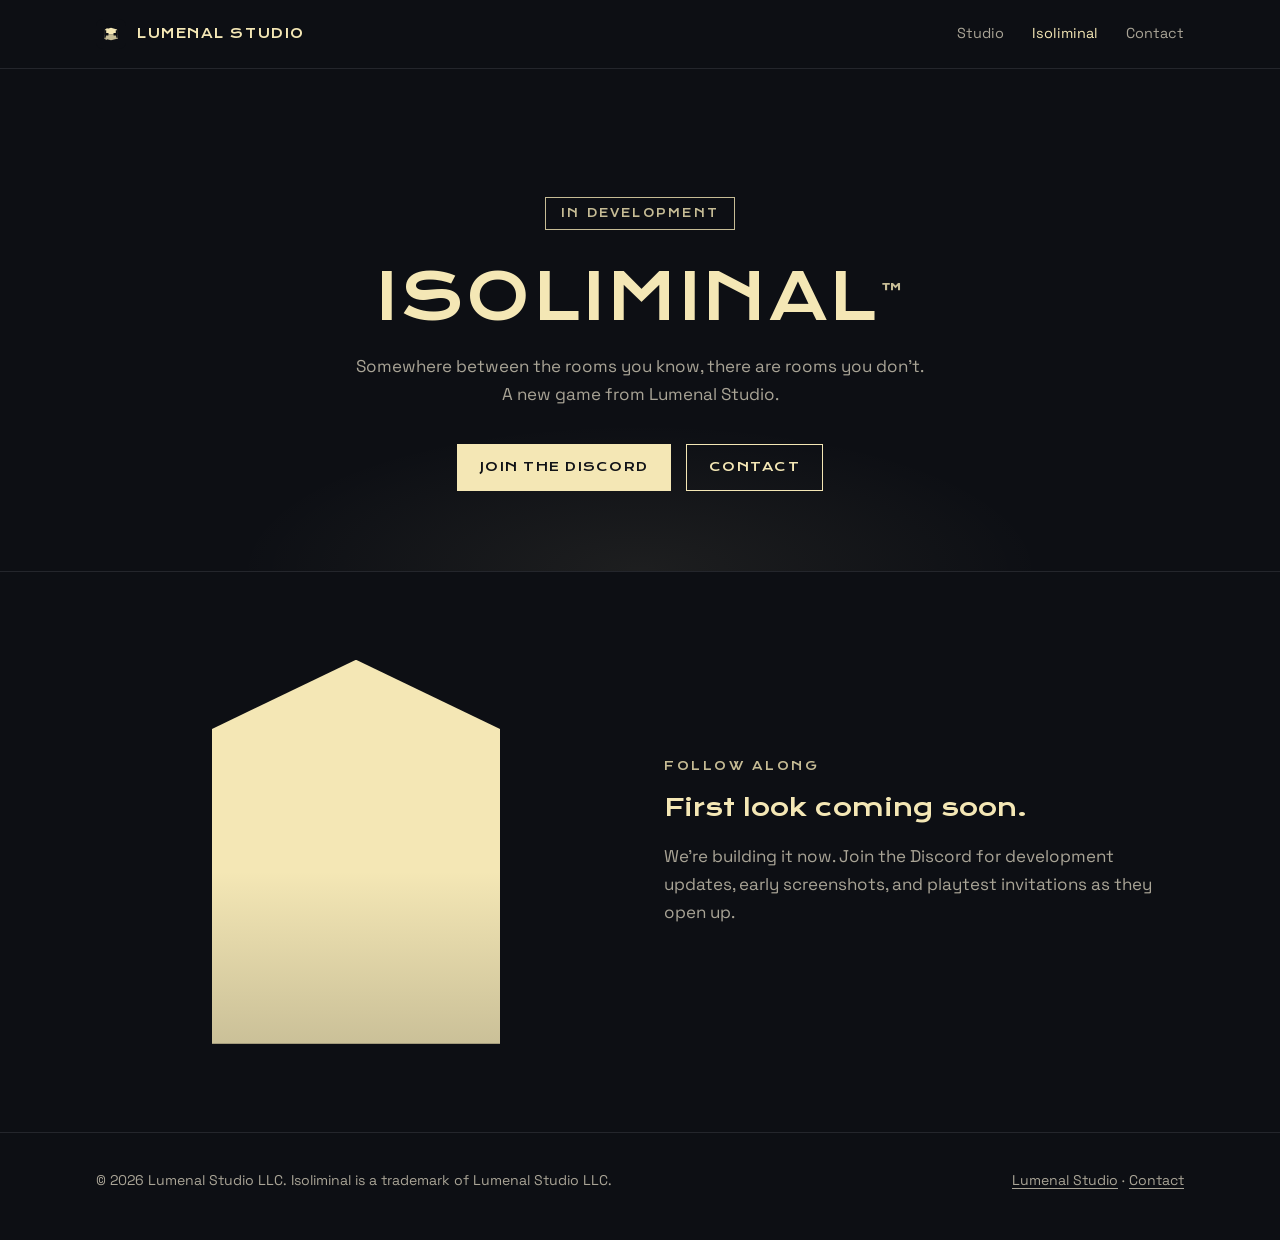
==== isoliminal/index.html @ 5b9efa75 "Initial site: home, Isoliminal coming-soon page, 404 Co-Authored-By: Claude Opus 5.5 <noreply@anthro" ====
<!DOCTYPE html>
<html lang="en">
<head>
  <meta charset="utf-8">
  <meta name="viewport" content="width=device-width, initial-scale=1">
  <title>Isoliminal™ · Coming Soon · Lumenal Studio</title>
  <meta name="description" content="Isoliminal is an upcoming game from Lumenal Studio. Join the Discord to follow development.">
  <link rel="canonical" href="https://lumenalstudio.com/isoliminal/">
  <meta property="og:type" content="website">
  <meta property="og:title" content="Isoliminal™ · Coming Soon">
  <meta property="og:description" content="An upcoming game from Lumenal Studio.">
  <meta property="og:url" content="https://lumenalstudio.com/isoliminal/">
  <meta property="og:image" content="https://lumenalstudio.com/assets/img/og-image.png">
  <meta name="twitter:card" content="summary_large_image">
  <meta name="theme-color" content="#0D0F14">
  <link rel="icon" href="/favicon.ico" sizes="any">
  <link rel="icon" href="/assets/img/icon.svg" type="image/svg+xml">
  <link rel="apple-touch-icon" href="/apple-touch-icon.png">
  <link rel="preload" href="/assets/fonts/krona-one.woff2" as="font" type="font/woff2" crossorigin>
  <link rel="stylesheet" href="/assets/css/site.css">
</head>
<body>
  <header class="site-header">
    <div class="wrap">
      <a class="brand" href="/"><img src="/assets/img/icon.svg" alt="" width="30" height="30"><span>LUMENAL STUDIO</span></a>
      <nav class="nav" aria-label="Main">
        <a href="/">Studio</a>
        <a href="/isoliminal/" aria-current="page">Isoliminal</a>
        <a href="/#contact">Contact</a>
      </nav>
    </div>
  </header>

  <main>
    <div class="hero game-hero">
      <div class="wrap">
        <span class="status">In development</span>
        <h1>ISOLIMINAL<sup>™</sup></h1>
        <p>Somewhere between the rooms you know, there are rooms you don't. A new game from Lumenal Studio.</p>
        <div class="actions">
          <a class="btn" href="https://discord.gg/PWFHMwjmM" rel="noopener">Join the Discord</a>
          <a class="btn ghost" href="mailto:admin@lumenalstudio.com?subject=Isoliminal">Contact</a>
        </div>
      </div>
    </div>

    <section>
      <div class="wrap feature">
        <div class="door" aria-hidden="true"></div>
        <div>
          <p class="eyebrow">Follow along</p>
          <h2>First look coming soon.</h2>
          <p class="lede">We're building it now. Join the Discord for development updates, early screenshots, and playtest invitations as they open up.</p>
        </div>
      </div>
    </section>
  </main>

  <footer class="site-footer">
    <div class="wrap">
      <span>&copy; 2026 Lumenal Studio LLC. Isoliminal is a trademark of Lumenal Studio LLC.</span>
      <span><a href="/">Lumenal Studio</a> · <a href="mailto:admin@lumenalstudio.com">Contact</a></span>
    </div>
  </footer>
</body>
</html>
---- assets/css/site.css ----
@font-face { font-family: "Krona One"; src: url("../fonts/krona-one.woff2") format("woff2"); font-weight: 400; font-display: swap; }
@font-face { font-family: "Space Grotesk"; src: url("../fonts/space-grotesk-400.woff2") format("woff2"); font-weight: 400; font-display: swap; }
@font-face { font-family: "Space Grotesk"; src: url("../fonts/space-grotesk-500.woff2") format("woff2"); font-weight: 500; font-display: swap; }

:root {
  --black: #0D0F14;
  --light: #F4E7B5;
  --floor: #C6BC95;
  --ink-soft: #A9A496;
  --line: #24262c;
  --max: 68rem;
}

* { box-sizing: border-box; }
html { background: var(--black); }
body {
  margin: 0;
  color: var(--light);
  background: var(--black);
  font: 400 1.0625rem/1.65 "Space Grotesk", system-ui, sans-serif;
  -webkit-font-smoothing: antialiased;
}
a { color: var(--light); text-underline-offset: 0.2em; }
a:hover { color: #fff; }
:focus-visible { outline: 2px solid var(--light); outline-offset: 3px; }

.wrap { width: min(100% - 3rem, var(--max)); margin-inline: auto; }

/* Header */
.site-header { border-bottom: 1px solid var(--line); }
.site-header .wrap { display: flex; align-items: center; justify-content: space-between; height: 4.25rem; }
.brand { display: flex; align-items: center; gap: .7rem; text-decoration: none; font-family: "Krona One", sans-serif; font-size: .8rem; letter-spacing: .12em; }
.brand img { width: 30px; height: 30px; }
.nav { display: flex; gap: 1.75rem; font-size: .9rem; }
.nav a { text-decoration: none; color: var(--ink-soft); }
.nav a:hover, .nav a[aria-current="page"] { color: var(--light); }

/* Hero */
.hero { position: relative; text-align: center; padding: clamp(4rem, 12vw, 8rem) 0 clamp(3rem, 8vw, 5rem); overflow: hidden; }
.hero::before {
  content: ""; position: absolute; inset: auto 0 0 0; height: 70%;
  background: radial-gradient(ellipse 45% 60% at 50% 100%, rgba(244,231,181,.07), transparent 70%);
  pointer-events: none;
}
.hero .logo { width: min(100%, 34rem); height: auto; display: block; margin: 0 auto 2.5rem; }
.hero h1 {
  font: 400 clamp(1.15rem, 2.6vw, 1.6rem)/1.45 "Krona One", sans-serif;
  letter-spacing: .02em; max-width: 36rem; margin: 0 auto 1.25rem;
}
.hero p { color: var(--ink-soft); max-width: 36rem; margin: 0 auto; }

.eyebrow { font: 400 .72rem/1 "Krona One", sans-serif; letter-spacing: .22em; text-transform: uppercase; color: var(--floor); margin: 0 0 1.25rem; }

/* Sections */
section { padding: clamp(3rem, 8vw, 5.5rem) 0; border-top: 1px solid var(--line); }
h2 { font: 400 clamp(1.2rem, 2.4vw, 1.5rem)/1.35 "Krona One", sans-serif; margin: 0 0 1rem; }
h3 { font: 500 1.1rem/1.3 "Space Grotesk", sans-serif; margin: 0 0 .5rem; color: var(--light); }
.lede { max-width: 40rem; color: var(--ink-soft); }

.grid { display: grid; gap: 1.25rem; grid-template-columns: repeat(auto-fit, minmax(16rem, 1fr)); margin-top: 2.5rem; }
.card { border: 1px solid var(--line); padding: 1.75rem; background: linear-gradient(180deg, rgba(244,231,181,.035), transparent 60%); }
.card p { margin: 0; color: var(--ink-soft); font-size: .98rem; }

/* Doorway feature */
.feature { display: grid; gap: 3rem; grid-template-columns: 1fr 1fr; align-items: center; }
.door {
  aspect-ratio: 3 / 4; max-width: 18rem; margin-inline: auto; width: 100%;
  background: var(--light);
  clip-path: polygon(0 18%, 50% 0, 100% 18%, 100% 100%, 0 100%);
  position: relative;
}
.door::after { content: ""; position: absolute; inset: 0; background: linear-gradient(180deg, transparent 55%, rgba(13,15,20,.18)); }
@media (max-width: 760px) { .feature { grid-template-columns: 1fr; } .door { max-width: 11rem; } }

/* Buttons */
.btn {
  display: inline-flex; align-items: center; gap: .6rem;
  font: 400 .78rem/1 "Krona One", sans-serif; letter-spacing: .1em; text-transform: uppercase;
  padding: 1rem 1.4rem; text-decoration: none;
  background: var(--light); color: var(--black); border: 1px solid var(--light);
  transition: background .15s, color .15s;
}
.btn:hover { background: transparent; color: var(--light); }
.btn.ghost { background: transparent; color: var(--light); }
.btn.ghost:hover { background: var(--light); color: var(--black); }
.actions { display: flex; flex-wrap: wrap; gap: .9rem; justify-content: center; margin-top: 2.25rem; }

/* Footer */
.site-footer { border-top: 1px solid var(--line); padding: 2.25rem 0 3rem; font-size: .88rem; color: var(--ink-soft); }
.site-footer .wrap { display: flex; flex-wrap: wrap; gap: 1rem 2rem; justify-content: space-between; }
.site-footer a { color: var(--ink-soft); }

/* Isoliminal page */
.game-hero h1 { font: 400 clamp(2rem, 7vw, 4rem)/1.1 "Krona One", sans-serif; letter-spacing: .04em; margin: 0 auto 1.25rem; max-width: none; }
.game-hero h1 sup { font-size: .3em; vertical-align: super; letter-spacing: 0; color: var(--floor); }
.status { display: inline-block; border: 1px solid var(--floor); color: var(--floor); font: 400 .7rem/1 "Krona One", sans-serif; letter-spacing: .2em; text-transform: uppercase; padding: .6rem .9rem; margin-bottom: 2rem; }
.small { font-size: .82rem; color: var(--ink-soft); }

@media (max-width: 560px) { .nav { gap: 1.1rem; } .brand span { display: none; } }
@media (prefers-reduced-motion: reduce) { * { transition: none !important; } }
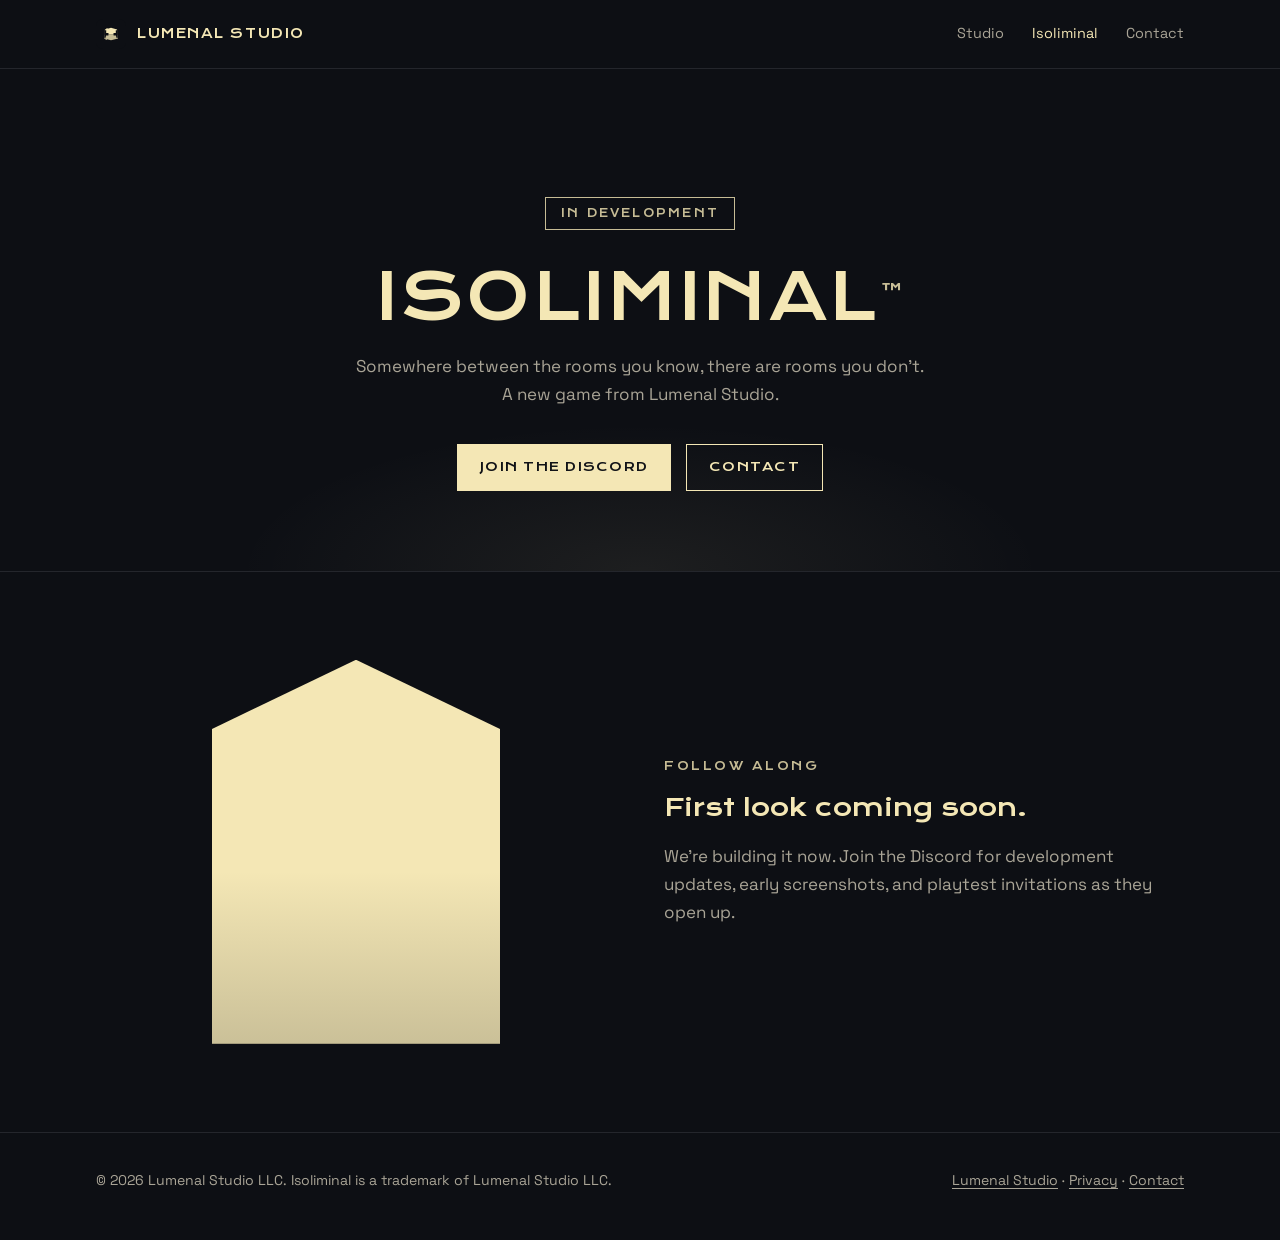
==== commit dc68edc7: "Add privacy policy page and footer links Co-Authored-By: Claude Opus 5.5 <noreply@anthropic.com> Cla" ====
--- a/isoliminal/index.html
+++ b/isoliminal/index.html
@@ -59,7 +59,7 @@
   <footer class="site-footer">
     <div class="wrap">
       <span>&copy; 2026 Lumenal Studio LLC. Isoliminal is a trademark of Lumenal Studio LLC.</span>
-      <span><a href="/">Lumenal Studio</a> · <a href="mailto:admin@lumenalstudio.com">Contact</a></span>
+      <span><a href="/">Lumenal Studio</a> · <a href="/privacy/">Privacy</a> · <a href="mailto:admin@lumenalstudio.com">Contact</a></span>
     </div>
   </footer>
 </body>
